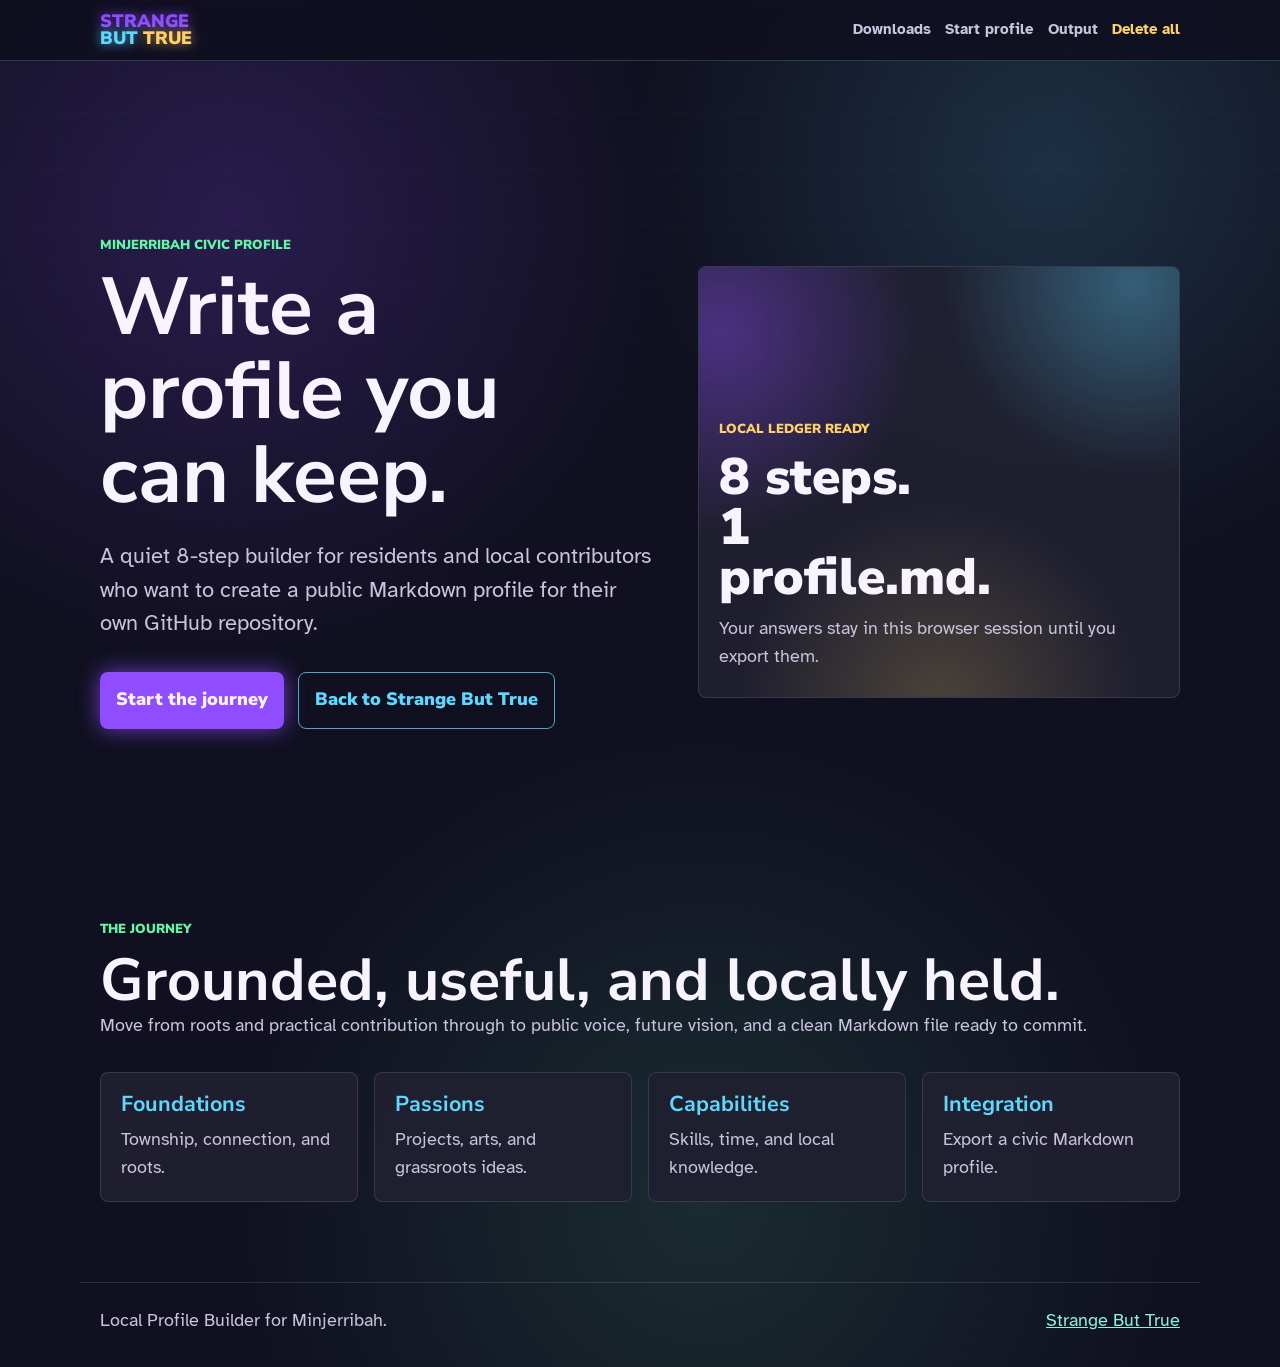
==== index.html @ 84e1c6b8 "Add files via upload" ====
<!doctype html>
<html lang="en-AU">
  <head>
    <meta charset="utf-8" />
    <meta name="viewport" content="width=device-width, initial-scale=1" />
    <meta name="description" content="Build a local civic Markdown profile for Minjerribah." />
    <title>Local Profile Builder | Strange But True</title>
    <link rel="preconnect" href="https://fonts.googleapis.com" />
    <link rel="preconnect" href="https://fonts.gstatic.com" crossorigin />
    <link href="https://fonts.googleapis.com/css2?family=Atkinson+Hyperlegible:wght@400;700&family=Nunito+Sans:wght@700;800;900&display=swap" rel="stylesheet" />
    <link rel="stylesheet" href="style.css" />
  </head>
  <body>
    <a class="skip-link" href="#main">Skip to content</a>
    <header class="site-header">
      <nav class="nav" aria-label="Main navigation">
        <a class="brand-mark" href="index.html" aria-label="Local Profile Builder home">
          <span class="brand-strange">Strange</span>
          <span><span class="brand-but">but</span> <span class="brand-true">True</span></span>
        </a>
        <div class="nav-links">
          <a href="https://auraofintelligence.github.io/strange-but-true/downloads.html">Downloads</a>
          <a href="step1.html">Start profile</a>
          <a href="step8.html">Output</a>
          <button class="button nav-delete" type="button" data-delete-all>Delete all</button>
        </div>
      </nav>
    </header>

    <main id="main">
      <section class="page-hero builder-hero">
        <div class="hero-copy">
          <p class="eyebrow">Minjerribah civic profile</p>
          <h1>Write a profile you can keep.</h1>
          <p class="hero-lede">
            A quiet 8-step builder for residents and local contributors who want
            to create a public Markdown profile for their own GitHub repository.
          </p>
          <div class="hero-actions">
            <a class="button primary" href="step1.html">Start the journey</a>
            <a class="button secondary" href="https://auraofintelligence.github.io/strange-but-true/index.html">Back to Strange But True</a>
          </div>
        </div>

        <aside class="signal-panel" aria-label="Profile builder signal">
          <div class="signal-inner">
            <p class="signal-kicker">Local ledger ready</p>
            <p class="signal-title">8 steps. 1 profile.md.</p>
            <p class="page-copy">
              Your answers stay in this browser session until you export them.
            </p>
          </div>
        </aside>
      </section>

      <section class="section" aria-labelledby="journey-title">
        <div class="section-heading">
          <p class="eyebrow">The journey</p>
          <h2 id="journey-title">Grounded, useful, and locally held.</h2>
          <p>
            Move from roots and practical contribution through to public voice,
            future vision, and a clean Markdown file ready to commit.
          </p>
        </div>
        <div class="card-grid">
          <article class="card"><h3>Foundations</h3><p>Township, connection, and roots.</p></article>
          <article class="card"><h3>Passions</h3><p>Projects, arts, and grassroots ideas.</p></article>
          <article class="card"><h3>Capabilities</h3><p>Skills, time, and local knowledge.</p></article>
          <article class="card"><h3>Integration</h3><p>Export a civic Markdown profile.</p></article>
        </div>
      </section>
    </main>

    <footer class="site-footer">
      <p>Local Profile Builder for Minjerribah.</p>
      <a href="https://auraofintelligence.github.io/strange-but-true/index.html">Strange But True</a>
    </footer>
    <script src="app.js"></script>
  </body>
</html>
---- style.css ----
:root {
  --night-ink: #101020;
  --deep-panel: #202030;
  --strange-purple: #8f4dff;
  --true-cyan: #5fd8ff;
  --idea-gold: #ffd166;
  --help-green: #62f6a5;
  --minjerribah-aqua: #90f0e0;
  --soft-white: #f7f3ff;
  --ink-text: #17202a;
  --muted-light: #c9c3de;
  --paper: #f4fbfa;
  --heading: "Nunito Sans", "Avenir Next", Arial, sans-serif;
  --body: "Atkinson Hyperlegible", "Source Sans 3", Arial, sans-serif;
  --max-width: 1120px;
}

* {
  box-sizing: border-box;
}

html {
  scroll-behavior: smooth;
}

body {
  margin: 0;
  background:
    radial-gradient(circle at 18% 16%, rgba(143, 77, 255, 0.2), transparent 28rem),
    radial-gradient(circle at 82% 12%, rgba(95, 216, 255, 0.16), transparent 26rem),
    radial-gradient(circle at 55% 88%, rgba(98, 246, 165, 0.12), transparent 30rem),
    var(--night-ink);
  color: var(--soft-white);
  font-family: var(--body);
  font-size: 18px;
  line-height: 1.55;
}

body::before {
  position: fixed;
  inset: 0;
  z-index: -1;
  pointer-events: none;
  content: "";
  background:
    linear-gradient(rgba(144, 240, 224, 0.035) 1px, transparent 1px),
    linear-gradient(90deg, rgba(144, 240, 224, 0.025) 1px, transparent 1px);
  background-size: 56px 56px;
  mask-image: linear-gradient(to bottom, rgba(0, 0, 0, 0.78), transparent 72%);
}

button,
input,
select,
textarea {
  font: inherit;
}

a {
  color: inherit;
}

.skip-link {
  position: absolute;
  top: -4rem;
  left: 1rem;
  z-index: 20;
  padding: 0.6rem 0.8rem;
  background: var(--idea-gold);
  color: var(--ink-text);
}

.skip-link:focus {
  top: 1rem;
}

.site-header {
  position: sticky;
  top: 0;
  z-index: 10;
  border-bottom: 1px solid rgba(144, 240, 224, 0.2);
  background: rgba(16, 16, 32, 0.92);
  backdrop-filter: blur(16px);
}

.nav {
  display: flex;
  max-width: var(--max-width);
  align-items: center;
  justify-content: space-between;
  gap: 1rem;
  margin: 0 auto;
  padding: 0.8rem 1.25rem;
}

.brand-mark {
  display: grid;
  color: var(--soft-white);
  font-family: var(--heading);
  font-weight: 900;
  line-height: 0.95;
  text-decoration: none;
  text-transform: uppercase;
}

.brand-strange {
  color: var(--strange-purple);
  text-shadow: 0 0 12px rgba(143, 77, 255, 0.8);
}

.brand-but {
  color: var(--true-cyan);
  text-shadow: 0 0 12px rgba(95, 216, 255, 0.8);
}

.brand-true {
  color: var(--idea-gold);
  text-shadow: 0 0 12px rgba(255, 209, 102, 0.7);
}

.nav-links {
  display: flex;
  align-items: center;
  gap: 0.9rem;
}

.nav-links a {
  color: var(--muted-light);
  font-size: 0.92rem;
  font-weight: 700;
  text-decoration: none;
}

.nav-links a:hover,
.nav-links a:focus,
.nav-links a[aria-current="page"] {
  color: var(--minjerribah-aqua);
}

.page-tools {
  display: flex;
  max-width: var(--max-width);
  align-items: center;
  gap: 0.75rem;
  margin: 0 auto;
  padding: 1rem 1.25rem 0;
}

.page-tools a,
.back-button {
  border: 1px solid rgba(247, 243, 255, 0.18);
  border-radius: 8px;
  padding: 0.45rem 0.65rem;
  background: transparent;
  color: var(--minjerribah-aqua);
  cursor: pointer;
  font-family: var(--heading);
  font-size: 0.92rem;
  font-weight: 900;
  text-decoration: none;
}

.page-tools a:hover,
.page-tools a:focus,
.back-button:hover,
.back-button:focus {
  border-color: rgba(144, 240, 224, 0.7);
  color: var(--soft-white);
}

main {
  animation: page-in 360ms ease both;
}

.page-hero,
.section,
.site-footer {
  max-width: var(--max-width);
  margin: 0 auto;
  padding-right: 1.25rem;
  padding-left: 1.25rem;
}

.page-hero {
  padding-top: 5rem;
  padding-bottom: 3rem;
}

.section {
  padding-top: 2rem;
  padding-bottom: 5rem;
}

.builder-hero {
  display: grid;
  min-height: calc(100vh - 74px);
  align-items: center;
  gap: 2.5rem;
  grid-template-columns: minmax(0, 0.95fr) minmax(300px, 0.82fr);
  padding-top: 4rem;
  padding-bottom: 3rem;
}

.hero-copy {
  max-width: 680px;
}

.eyebrow {
  margin: 0 0 0.7rem;
  color: var(--help-green);
  font-family: var(--heading);
  font-size: 0.82rem;
  font-weight: 900;
  letter-spacing: 0;
  text-transform: uppercase;
}

h1,
h2,
h3 {
  margin: 0;
  font-family: var(--heading);
  letter-spacing: 0;
  line-height: 1.04;
}

h1 {
  max-width: 11ch;
  color: var(--soft-white);
  font-size: clamp(2.8rem, 6.3vw, 5.2rem);
}

h2 {
  font-size: clamp(2rem, 5vw, 3.7rem);
}

h3 {
  font-size: 1.35rem;
}

p {
  margin: 0;
}

.hero-lede,
.page-copy,
.section-heading p:not(.eyebrow),
.field-hint,
.card p,
.instructions p,
.instructions li {
  color: var(--muted-light);
}

.hero-lede {
  max-width: 38rem;
  margin-top: 1.35rem;
  font-size: clamp(1.1rem, 2.1vw, 1.35rem);
}

.hero-actions,
.form-actions,
.output-actions {
  display: flex;
  flex-wrap: wrap;
  gap: 0.85rem;
  margin-top: 2rem;
}

.button {
  display: inline-flex;
  min-width: 10rem;
  min-height: 3rem;
  align-items: center;
  justify-content: center;
  border: 0;
  border-radius: 8px;
  padding: 0.85rem 1rem;
  cursor: pointer;
  font-family: var(--heading);
  font-weight: 900;
  text-decoration: none;
}

.button.primary {
  background: var(--strange-purple);
  box-shadow: 0 0 22px rgba(143, 77, 255, 0.72);
  color: var(--soft-white);
}

.button.secondary {
  border: 1px solid rgba(95, 216, 255, 0.75);
  background: transparent;
  color: var(--true-cyan);
}

.button.gold {
  background: var(--idea-gold);
  color: var(--ink-text);
}

.button.danger {
  border: 1px solid rgba(255, 209, 102, 0.65);
  background: transparent;
  color: var(--idea-gold);
}

.nav-delete {
  min-width: auto;
  min-height: auto;
  padding: 0;
  border: 0;
  background: transparent;
  box-shadow: none;
  color: var(--idea-gold);
  font-family: var(--body);
  font-size: 0.92rem;
}

.button:hover,
.button:focus {
  transform: translateY(-1px);
}

.signal-panel,
.card,
.form-panel,
.output-panel,
.instructions {
  border: 1px solid rgba(247, 243, 255, 0.12);
  border-radius: 8px;
  background: rgba(32, 32, 48, 0.92);
}

.signal-panel {
  position: relative;
  overflow: hidden;
  min-height: 27rem;
  padding: 1.25rem;
}

.signal-panel::before {
  position: absolute;
  inset: -22%;
  content: "";
  background:
    radial-gradient(circle at 18% 26%, rgba(143, 77, 255, 0.4), transparent 28%),
    radial-gradient(circle at 78% 18%, rgba(95, 216, 255, 0.34), transparent 26%),
    radial-gradient(circle at 50% 86%, rgba(255, 209, 102, 0.2), transparent 32%);
  animation: sampleGlow 12s ease-in-out infinite alternate;
}

.signal-inner {
  position: relative;
  z-index: 1;
  display: grid;
  min-height: 24rem;
  align-content: end;
  gap: 0.8rem;
}

.signal-kicker {
  color: var(--idea-gold);
  font-family: var(--heading);
  font-size: 0.82rem;
  font-weight: 900;
  text-transform: uppercase;
}

.signal-title {
  max-width: 12rem;
  color: var(--soft-white);
  font-family: var(--heading);
  font-size: clamp(2rem, 4vw, 3.2rem);
  font-weight: 900;
  line-height: 0.98;
}

.progress-wrap {
  max-width: var(--max-width);
  margin: 0 auto;
  padding: 0 1.25rem 1rem;
}

.progress-label {
  display: flex;
  justify-content: space-between;
  gap: 1rem;
  margin-bottom: 0.55rem;
  color: var(--muted-light);
  font-size: 0.92rem;
  font-weight: 700;
}

.progress {
  height: 0.55rem;
  overflow: hidden;
  border: 1px solid rgba(144, 240, 224, 0.2);
  border-radius: 999px;
  background: rgba(247, 243, 255, 0.08);
}

.progress span {
  display: block;
  height: 100%;
  border-radius: inherit;
  background: linear-gradient(90deg, var(--strange-purple), var(--true-cyan), var(--help-green));
  box-shadow: 0 0 22px rgba(95, 216, 255, 0.55);
}

.form-panel,
.output-panel,
.instructions {
  padding: 1.25rem;
}

.form-grid {
  display: grid;
  gap: 1.15rem;
}

.field {
  display: grid;
  gap: 0.45rem;
}

.field label {
  font-family: var(--heading);
  font-weight: 900;
}

.field-hint {
  font-size: 0.95rem;
}

input,
select,
textarea {
  width: 100%;
  border: 1px solid rgba(144, 240, 224, 0.22);
  border-radius: 8px;
  outline: none;
  background: rgba(5, 5, 13, 0.52);
  color: var(--soft-white);
}

input,
select {
  min-height: 3rem;
  padding: 0 0.85rem;
}

textarea {
  min-height: 8.5rem;
  resize: vertical;
  padding: 0.85rem;
}

input:focus,
select:focus,
textarea:focus {
  border-color: rgba(144, 240, 224, 0.75);
  box-shadow: 0 0 0 4px rgba(95, 216, 255, 0.12);
}

.two-column {
  display: grid;
  align-items: start;
  gap: 1rem;
  grid-template-columns: minmax(0, 0.76fr) minmax(280px, 0.44fr);
}

.card-grid {
  display: grid;
  gap: 1rem;
  grid-template-columns: repeat(4, minmax(0, 1fr));
  margin-top: 2rem;
}

.card {
  padding: 1.25rem;
}

.card h3 {
  color: var(--true-cyan);
}

.card p {
  margin-top: 0.65rem;
}

.output-layout {
  display: grid;
  gap: 1rem;
  grid-template-columns: minmax(0, 0.54fr) minmax(0, 0.86fr);
}

.markdown-output {
  min-height: 38rem;
  white-space: pre-wrap;
}

.instructions {
  margin-top: 1rem;
  border-color: rgba(255, 209, 102, 0.38);
}

.instructions h2 {
  color: var(--idea-gold);
  font-size: 1.35rem;
}

.instructions ol {
  display: grid;
  gap: 0.45rem;
  margin: 0.85rem 0 0;
  padding-left: 1.25rem;
}

.instructions li::marker {
  color: var(--help-green);
}

.status {
  min-height: 1.4rem;
  margin-top: 1rem;
  color: var(--help-green);
  font-weight: 700;
}

.site-footer {
  display: flex;
  align-items: center;
  justify-content: space-between;
  gap: 1rem;
  border-top: 1px solid rgba(247, 243, 255, 0.12);
  padding-top: 1.5rem;
  padding-bottom: 2rem;
  color: var(--muted-light);
}

.site-footer a {
  color: var(--minjerribah-aqua);
}

@media (max-width: 900px) {
  .builder-hero,
  .two-column,
  .output-layout {
    grid-template-columns: 1fr;
  }

  .card-grid {
    grid-template-columns: repeat(2, minmax(0, 1fr));
  }

  .nav {
    align-items: flex-start;
    flex-direction: column;
  }

  .nav-links {
    flex-wrap: wrap;
  }
}

@media (max-width: 640px) {
  body {
    font-size: 16px;
  }

  .page-hero {
    padding-top: 3rem;
  }

  .builder-hero {
    min-height: auto;
  }

  .hero-actions,
  .form-actions,
  .output-actions,
  .site-footer {
    align-items: stretch;
    flex-direction: column;
  }

  .button {
    width: 100%;
  }

  .card-grid {
    grid-template-columns: 1fr;
  }

  .signal-panel {
    min-height: 20rem;
  }

  .signal-inner {
    min-height: 17rem;
  }

  .markdown-output {
    min-height: 28rem;
  }
}

@media (prefers-reduced-motion: reduce) {
  *,
  *::before,
  *::after {
    scroll-behavior: auto !important;
    transition-duration: 1ms !important;
    animation-duration: 1ms !important;
    animation-iteration-count: 1 !important;
  }
}

@keyframes page-in {
  from {
    opacity: 0;
    transform: translateY(10px);
  }

  to {
    opacity: 1;
    transform: translateY(0);
  }
}

@keyframes sampleGlow {
  from {
    transform: translate3d(-2%, -1%, 0) scale(1);
  }

  to {
    transform: translate3d(2%, 1%, 0) scale(1.08);
  }
}
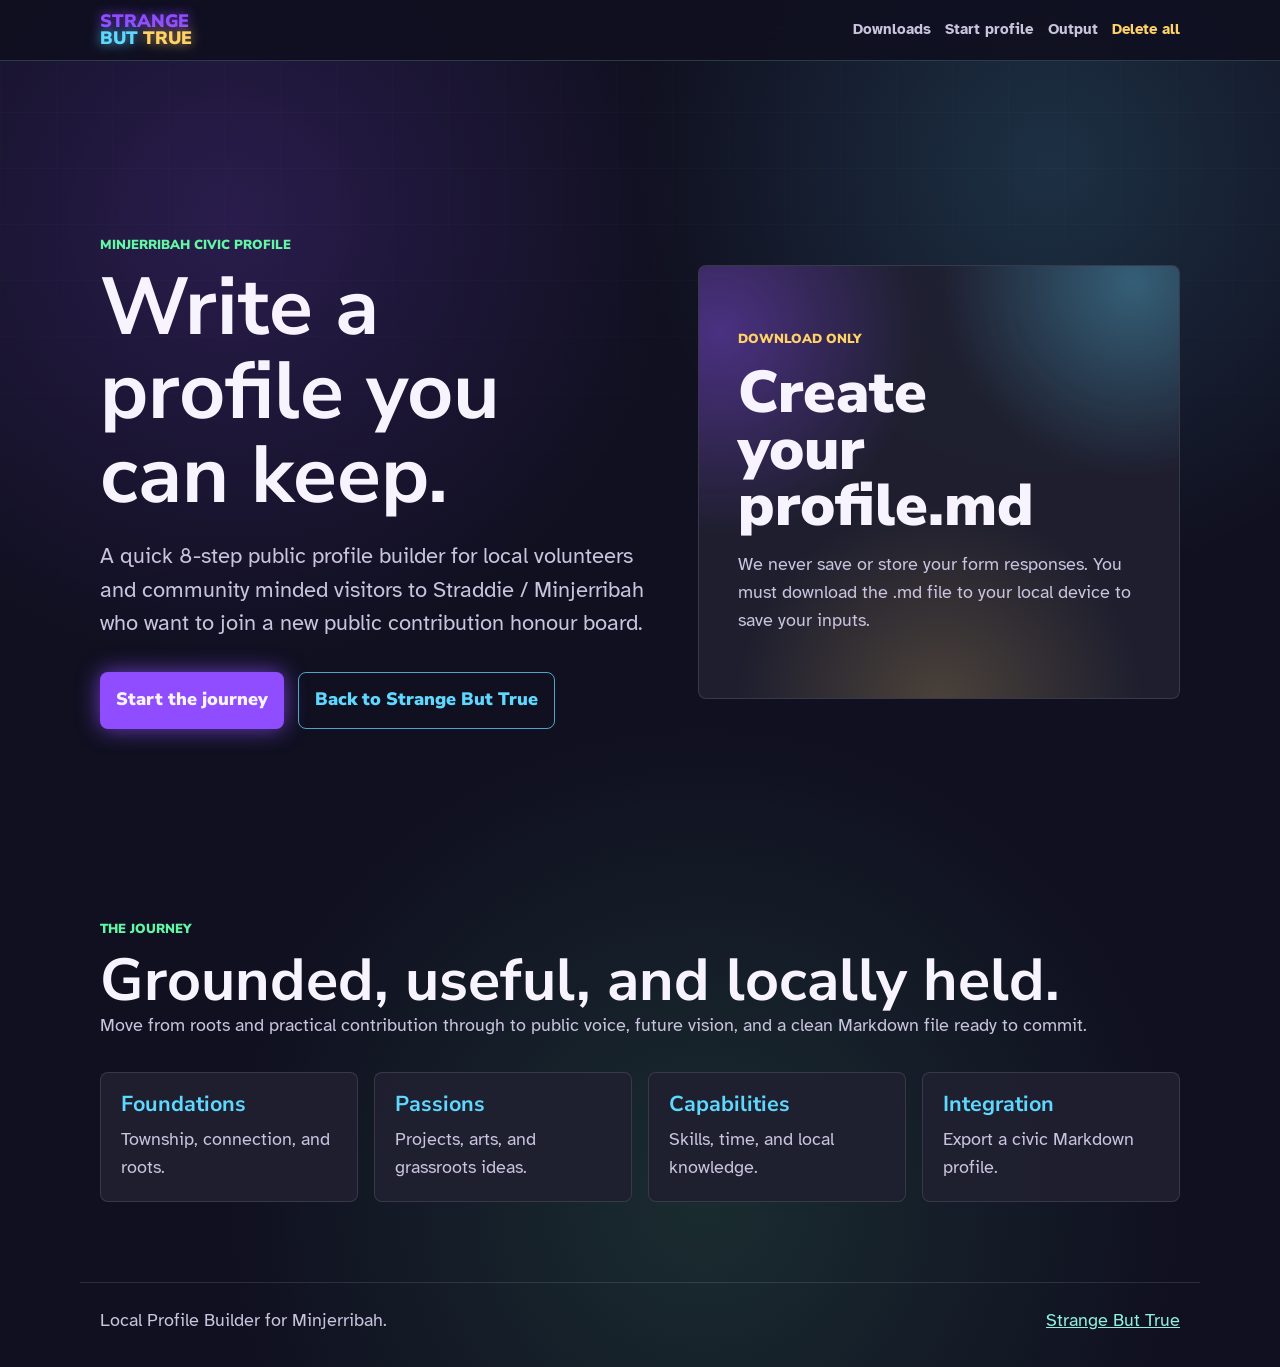
==== commit de6462a4: "Add files via upload" ====
--- a/index.html
+++ b/index.html
@@ -33,8 +33,9 @@
           <p class="eyebrow">Minjerribah civic profile</p>
           <h1>Write a profile you can keep.</h1>
           <p class="hero-lede">
-            A quiet 8-step builder for residents and local contributors who want
-            to create a public Markdown profile for their own GitHub repository.
+            A quick 8-step public profile builder for local volunteers and
+            community minded visitors to Straddie / Minjerribah who want to join
+            a new public contribution honour board.
           </p>
           <div class="hero-actions">
             <a class="button primary" href="step1.html">Start the journey</a>
@@ -44,10 +45,11 @@
 
         <aside class="signal-panel" aria-label="Profile builder signal">
           <div class="signal-inner">
-            <p class="signal-kicker">Local ledger ready</p>
-            <p class="signal-title">8 steps. 1 profile.md.</p>
+            <p class="signal-kicker">Download only</p>
+            <p class="signal-title">Create your profile.md</p>
             <p class="page-copy">
-              Your answers stay in this browser session until you export them.
+              We never save or store your form responses. You must download the
+              .md file to your local device to save your inputs.
             </p>
           </div>
         </aside>
--- a/style.css
+++ b/style.css
@@ -334,9 +334,10 @@
 
 .signal-panel {
   position: relative;
+  display: grid;
   overflow: hidden;
   min-height: 27rem;
-  padding: 1.25rem;
+  padding: 0;
 }
 
 .signal-panel::before {
@@ -354,9 +355,10 @@
   position: relative;
   z-index: 1;
   display: grid;
-  min-height: 24rem;
-  align-content: end;
-  gap: 0.8rem;
+  min-height: 27rem;
+  align-content: center;
+  gap: 1rem;
+  padding: clamp(1.35rem, 4vw, 2.4rem);
 }
 
 .signal-kicker {
@@ -368,12 +370,12 @@
 }
 
 .signal-title {
-  max-width: 12rem;
+  max-width: 18rem;
   color: var(--soft-white);
   font-family: var(--heading);
-  font-size: clamp(2rem, 4vw, 3.2rem);
+  font-size: clamp(2.25rem, 4.6vw, 4.35rem);
   font-weight: 900;
-  line-height: 0.98;
+  line-height: 0.96;
 }
 
 .progress-wrap {
@@ -492,12 +494,16 @@
 .output-layout {
   display: grid;
   gap: 1rem;
-  grid-template-columns: minmax(0, 0.54fr) minmax(0, 0.86fr);
+  grid-template-columns: minmax(280px, 0.48fr) minmax(0, 0.92fr);
 }
 
 .markdown-output {
-  min-height: 38rem;
+  min-height: 26rem;
   white-space: pre-wrap;
+}
+
+.output-layout .field {
+  align-self: start;
 }
 
 .instructions {
@@ -598,7 +604,7 @@
   }
 
   .signal-inner {
-    min-height: 17rem;
+    min-height: 20rem;
   }
 
   .markdown-output {
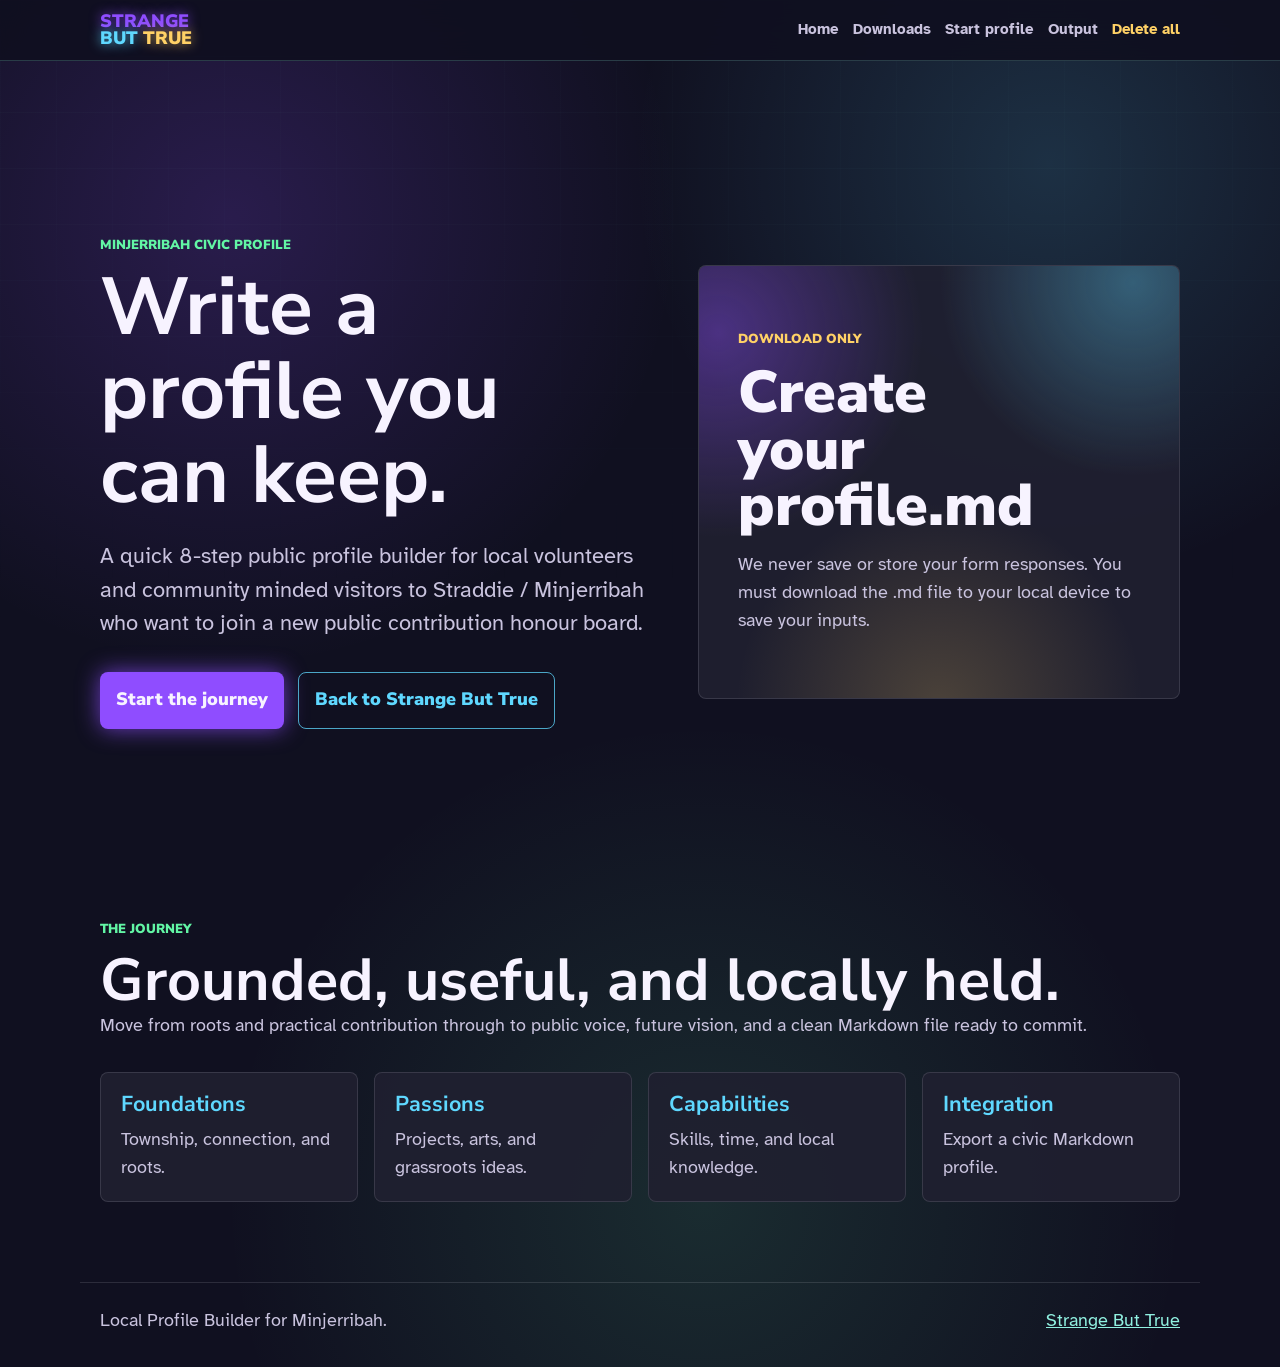
==== commit 63c34ebd: "Add files via upload" ====
--- a/index.html
+++ b/index.html
@@ -1,4 +1,4 @@
-<!doctype html>
+﻿<!doctype html>
 <html lang="en-AU">
   <head>
     <meta charset="utf-8" />
@@ -14,12 +14,11 @@
     <a class="skip-link" href="#main">Skip to content</a>
     <header class="site-header">
       <nav class="nav" aria-label="Main navigation">
-        <a class="brand-mark" href="index.html" aria-label="Local Profile Builder home">
+        <a class="brand-mark" href="https://auraofintelligence.github.io/strange-but-true/index.html" aria-label="Strange But True home">
           <span class="brand-strange">Strange</span>
           <span><span class="brand-but">but</span> <span class="brand-true">True</span></span>
         </a>
-        <div class="nav-links">
-          <a href="https://auraofintelligence.github.io/strange-but-true/downloads.html">Downloads</a>
+        <div class="nav-links"><a href="index.html">Home</a><a href="https://auraofintelligence.github.io/strange-but-true/downloads.html">Downloads</a>
           <a href="step1.html">Start profile</a>
           <a href="step8.html">Output</a>
           <button class="button nav-delete" type="button" data-delete-all>Delete all</button>
@@ -80,3 +79,4 @@
     <script src="app.js"></script>
   </body>
 </html>
+
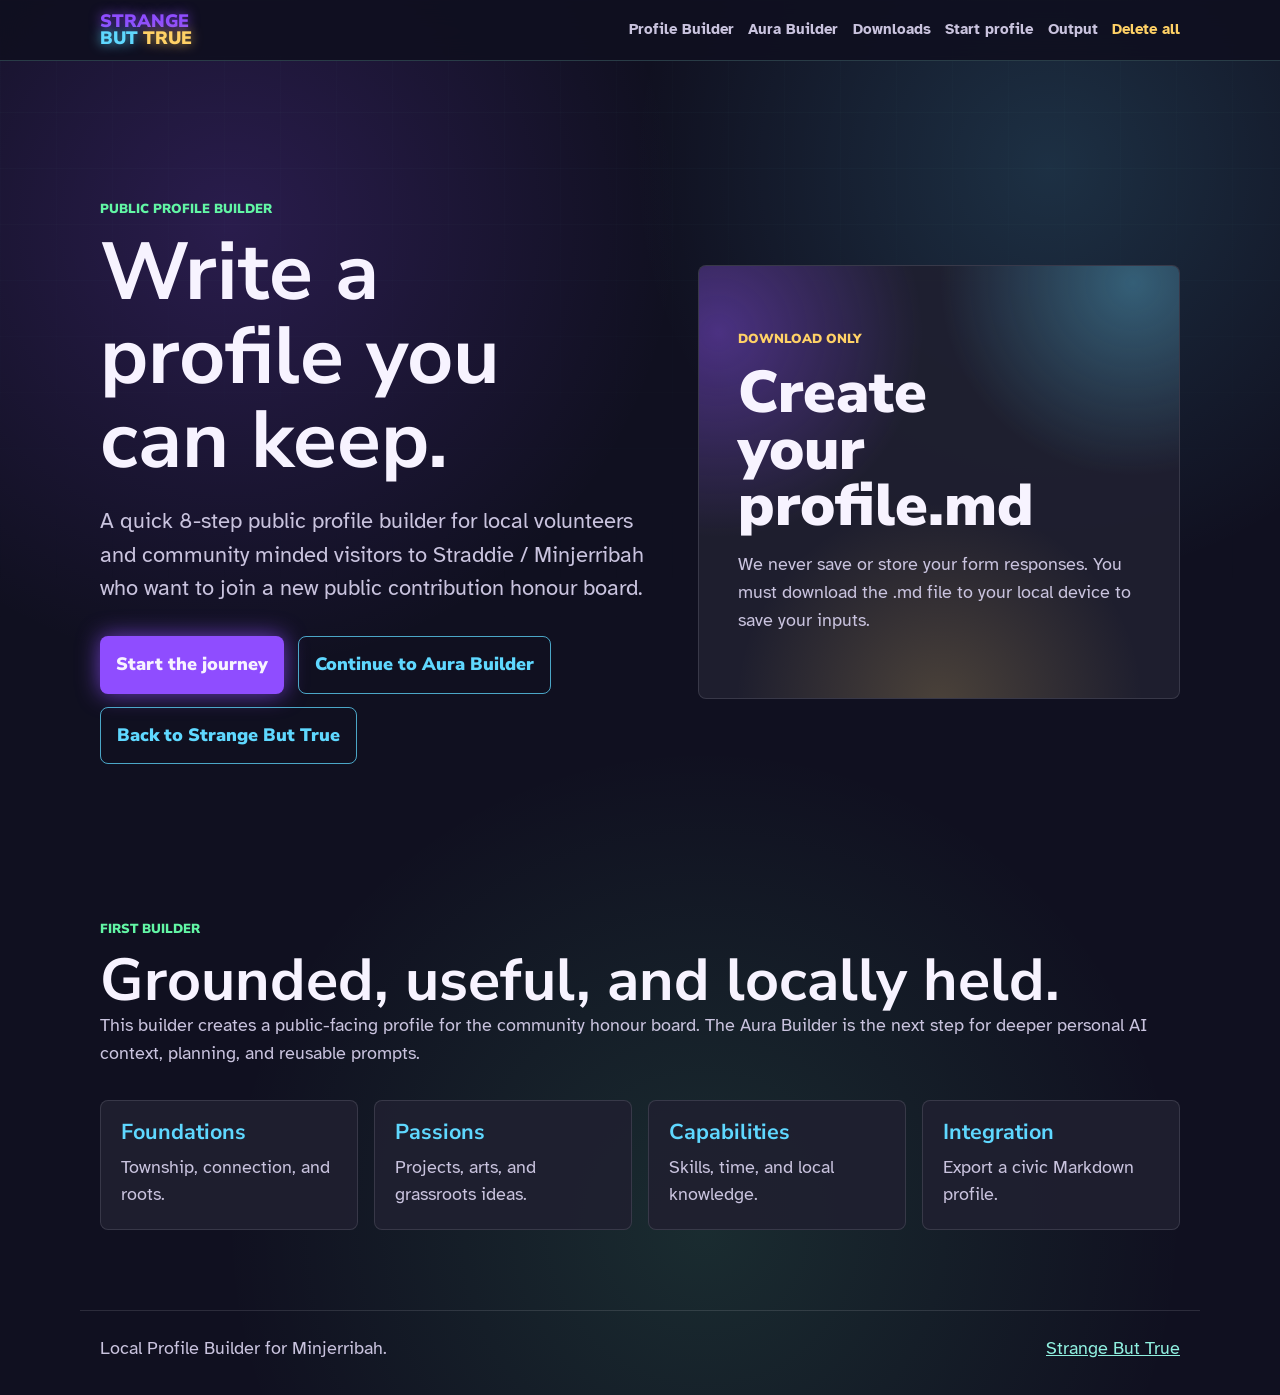
==== commit b0491af9: "Add files via upload" ====
--- a/index.html
+++ b/index.html
@@ -1,4 +1,4 @@
-﻿<!doctype html>
+<!doctype html>
 <html lang="en-AU">
   <head>
     <meta charset="utf-8" />
@@ -18,7 +18,7 @@
           <span class="brand-strange">Strange</span>
           <span><span class="brand-but">but</span> <span class="brand-true">True</span></span>
         </a>
-        <div class="nav-links"><a href="index.html">Home</a><a href="https://auraofintelligence.github.io/strange-but-true/downloads.html">Downloads</a>
+        <div class="nav-links"><a href="index.html">Profile Builder</a><a href="https://auraofintelligence.github.io/sbt_aura_builder/">Aura Builder</a><a href="https://auraofintelligence.github.io/strange-but-true/downloads.html">Downloads</a>
           <a href="step1.html">Start profile</a>
           <a href="step8.html">Output</a>
           <button class="button nav-delete" type="button" data-delete-all>Delete all</button>
@@ -29,7 +29,7 @@
     <main id="main">
       <section class="page-hero builder-hero">
         <div class="hero-copy">
-          <p class="eyebrow">Minjerribah civic profile</p>
+          <p class="eyebrow">Public Profile Builder</p>
           <h1>Write a profile you can keep.</h1>
           <p class="hero-lede">
             A quick 8-step public profile builder for local volunteers and
@@ -38,6 +38,7 @@
           </p>
           <div class="hero-actions">
             <a class="button primary" href="step1.html">Start the journey</a>
+            <a class="button secondary" href="https://auraofintelligence.github.io/sbt_aura_builder/">Continue to Aura Builder</a>
             <a class="button secondary" href="https://auraofintelligence.github.io/strange-but-true/index.html">Back to Strange But True</a>
           </div>
         </div>
@@ -56,11 +57,12 @@
 
       <section class="section" aria-labelledby="journey-title">
         <div class="section-heading">
-          <p class="eyebrow">The journey</p>
+          <p class="eyebrow">First builder</p>
           <h2 id="journey-title">Grounded, useful, and locally held.</h2>
           <p>
-            Move from roots and practical contribution through to public voice,
-            future vision, and a clean Markdown file ready to commit.
+            This builder creates a public-facing profile for the community honour
+            board. The Aura Builder is the next step for deeper personal AI
+            context, planning, and reusable prompts.
           </p>
         </div>
         <div class="card-grid">
--- a/style.css
+++ b/style.css
@@ -120,7 +120,9 @@
 
 .nav-links {
   display: flex;
+  flex-wrap: wrap;
   align-items: center;
+  justify-content: flex-end;
   gap: 0.9rem;
 }
 
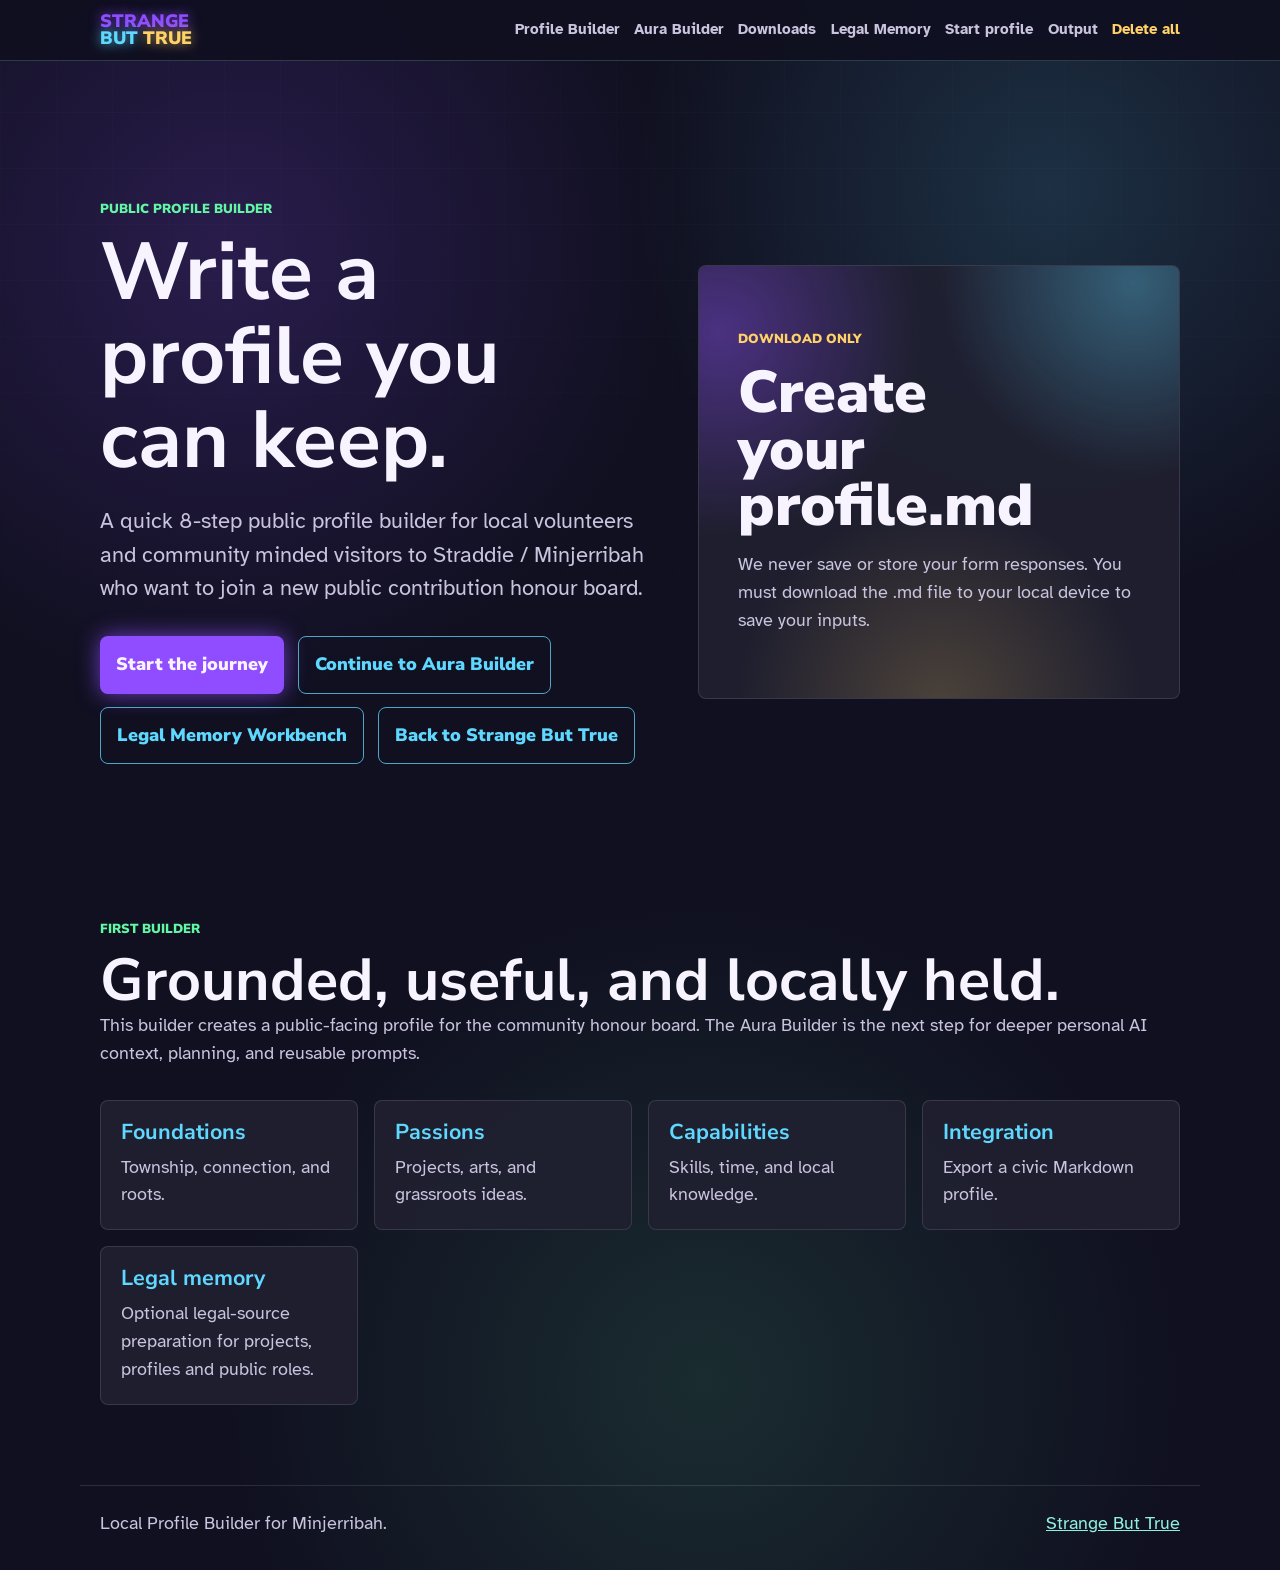
==== commit f3c7f480: "Link legal memory workbench" ====
--- a/index.html
+++ b/index.html
@@ -18,7 +18,8 @@
           <span class="brand-strange">Strange</span>
           <span><span class="brand-but">but</span> <span class="brand-true">True</span></span>
         </a>
-        <div class="nav-links"><a href="index.html">Profile Builder</a><a href="https://auraofintelligence.github.io/sbt_aura_builder/">Aura Builder</a><a href="https://auraofintelligence.github.io/strange-but-true/downloads.html">Downloads</a>
+        <button class="nav-toggle" type="button" aria-expanded="false" aria-controls="nav-links">Menu</button><div class="nav-links" id="nav-links"><a href="index.html">Profile Builder</a><a href="https://auraofintelligence.github.io/sbt_aura_builder/">Aura Builder</a><a href="https://auraofintelligence.github.io/strange-but-true/downloads.html">Downloads</a>
+          <a href="https://auraofintelligence.github.io/legal-memory-workbench/">Legal Memory</a>
           <a href="step1.html">Start profile</a>
           <a href="step8.html">Output</a>
           <button class="button nav-delete" type="button" data-delete-all>Delete all</button>
@@ -39,6 +40,7 @@
           <div class="hero-actions">
             <a class="button primary" href="step1.html">Start the journey</a>
             <a class="button secondary" href="https://auraofintelligence.github.io/sbt_aura_builder/">Continue to Aura Builder</a>
+            <a class="button secondary" href="https://auraofintelligence.github.io/legal-memory-workbench/">Legal Memory Workbench</a>
             <a class="button secondary" href="https://auraofintelligence.github.io/strange-but-true/index.html">Back to Strange But True</a>
           </div>
         </div>
@@ -70,6 +72,7 @@
           <article class="card"><h3>Passions</h3><p>Projects, arts, and grassroots ideas.</p></article>
           <article class="card"><h3>Capabilities</h3><p>Skills, time, and local knowledge.</p></article>
           <article class="card"><h3>Integration</h3><p>Export a civic Markdown profile.</p></article>
+          <article class="card"><h3>Legal memory</h3><p>Optional legal-source preparation for projects, profiles and public roles.</p></article>
         </div>
       </section>
     </main>
--- a/style.css
+++ b/style.css
@@ -84,6 +84,7 @@
 }
 
 .nav {
+  position: relative;
   display: flex;
   max-width: var(--max-width);
   align-items: center;
@@ -124,6 +125,19 @@
   align-items: center;
   justify-content: flex-end;
   gap: 0.9rem;
+}
+
+.nav-toggle {
+  display: none;
+  border: 1px solid rgba(144, 240, 224, 0.35);
+  border-radius: 8px;
+  padding: 0.45rem 0.7rem;
+  background: rgba(32, 32, 48, 0.88);
+  color: var(--minjerribah-aqua);
+  cursor: pointer;
+  font-family: var(--heading);
+  font-size: 0.92rem;
+  font-weight: 900;
 }
 
 .nav-links a {
@@ -562,13 +576,37 @@
     grid-template-columns: repeat(2, minmax(0, 1fr));
   }
 
-  .nav {
-    align-items: flex-start;
+  .nav-toggle {
+    display: inline-flex;
+    align-items: center;
+    justify-content: center;
+  }
+
+  .nav-links {
+    position: absolute;
+    top: calc(100% - 0.2rem);
+    right: 1.25rem;
+    display: none;
+    width: min(18rem, calc(100vw - 2.5rem));
+    align-items: stretch;
     flex-direction: column;
-  }
-
-  .nav-links {
-    flex-wrap: wrap;
+    gap: 0;
+    border: 1px solid rgba(144, 240, 224, 0.28);
+    border-radius: 8px;
+    padding: 0.55rem;
+    background: rgba(16, 16, 32, 0.98);
+    box-shadow: 0 18px 40px rgba(0, 0, 0, 0.34);
+  }
+
+  .nav-links.is-open {
+    display: flex;
+  }
+
+  .nav-links a,
+  .nav-delete {
+    border-radius: 8px;
+    padding: 0.65rem 0.75rem;
+    text-align: left;
   }
 }
 
